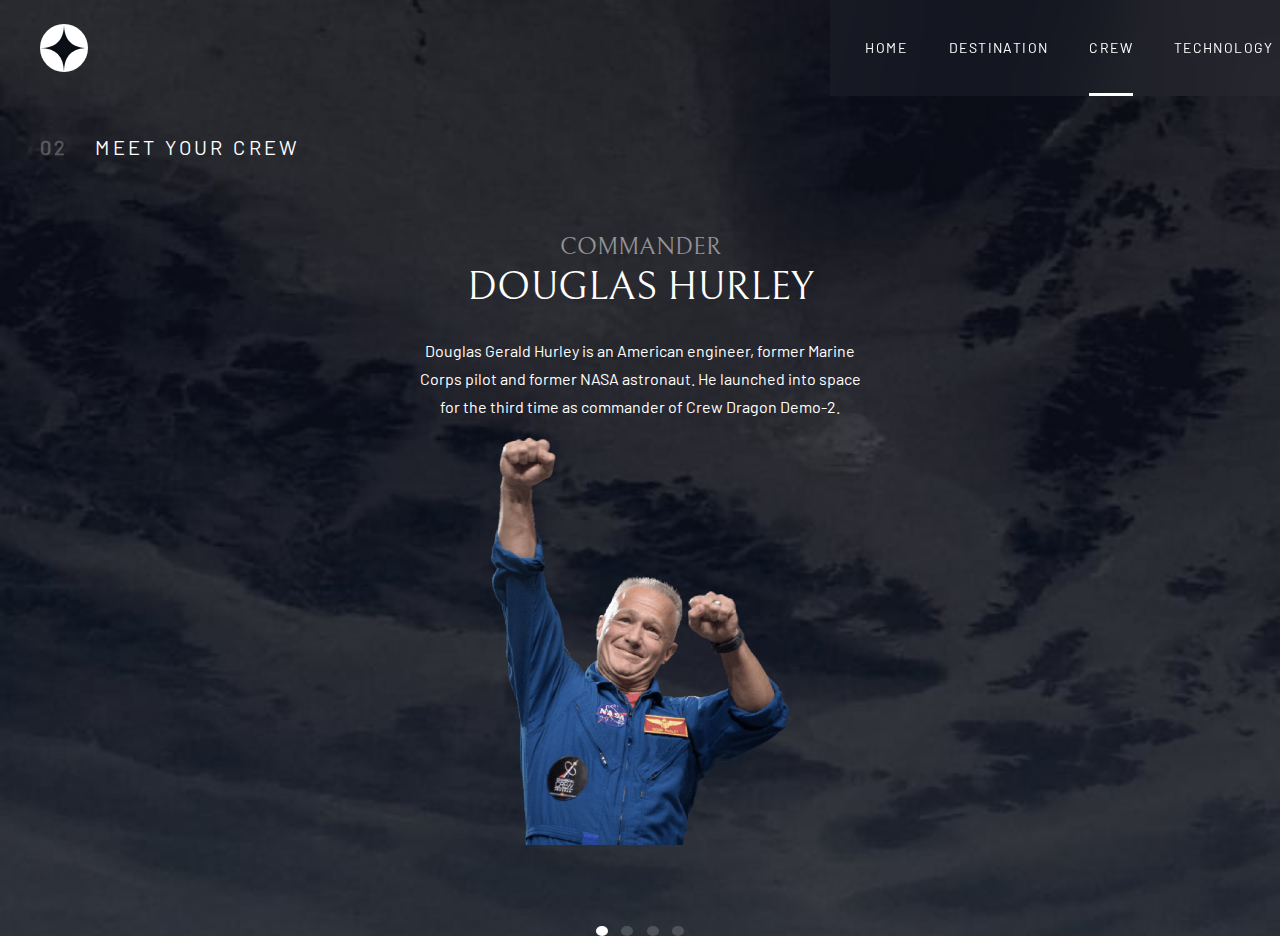
==== pages/crew-commander.html @ ce15e50d "first_commit" ====
<!DOCTYPE html>
<html lang="en">

<head>
  <meta charset="UTF-8" />
  <meta name="viewport" content="width=device-width, initial-scale=1.0" />

  <link rel="icon" type="image/png" sizes="32x32" href="../assets/favicon-32x32.png" />
  <link rel="stylesheet" href="../css/crew.css" />
  <link rel="stylesheet" href="../css/shared.css" />

  <title>Frontend Mentor | Space tourism website</title>
</head>

<body>
  <nav class="mobile-menu">
    <button class="mobile-menu__btn-close"></button>
    <ul class="mobile-menu__items">
      <li class="mobile-menu__item">
        <a href="/" class="mobile-menu__link"><span>00</span> Home</a>
      </li>
      <li class="mobile-menu__item">
        <a href="/pages/destination-moon.html" class="mobile-menu__link"><span>01</span> Destination</a>
      </li>
      <li class="mobile-menu__item">
        <a href="#" class="mobile-menu__link"> <span>02</span> Crew</a>
      </li>
      <li class="mobile-menu__item">
        <a href="#" class="mobile-menu__link"><span>03</span> Technology</a>
      </li>
    </ul>
  </nav>
  <header class="header">
    <div class="header__inner">
      <div class="logo">
        <div class="logo__link">
          <a href="/"><img class="logo__link-img" src="../assets/shared/logo.svg" alt="logo" /></a>
        </div>
      </div>
      <div class="hr"></div>
      <nav class="menu">
        <ul class="menu__items">
          <li class="menu__item">
            <a href="./" class="menu__link"> <span>00</span> Home</a>
          </li>
          <li class="menu__item">
            <a href="destination-moon.html" class="menu__link">
              <span>01</span> Destination</a>
          </li>
          <li class="menu__item">
            <a href="crew-commander.html" class="menu__link link-active" link-active>
              <span>02</span> Crew</a>
          </li>
          <li class="menu__item">
            <a href="#" class="menu__link"> <span>03</span> Technology</a>
          </li>
        </ul>
        <button class="menu__btn-open"></button>
      </nav>
    </div>
  </header>

  <main class="main">
    <h2 class="secondary-title"><span>02</span> Meet your crew</h2>
    <div class="container">
      <div class="crew">
      </div>
      <div class="dots"></div>
    </div>
  </main>



  <script src="../script/index.js"></script>
  <script src="../script/slider.js"></script>
</body>

</html>
---- css/crew.css ----
body {
  background-image: url("../../assets/crew/background-crew-mobile.jpg");
  background-repeat: no-repeat;
  background-size: cover;
  background-color: #0b0d17;
}

.container {
  margin: 0 auto;
  text-align: center;
  width: 327px;
  overflow: hidden;
}
.container .dots {
  margin: 0 auto;
  width: 88px;
  display: flex;
  flex-direction: row;
  justify-content: space-between;
  align-items: center;
}
.container .dots__dot {
  border: none;
  background: rgba(255, 255, 255, 0.17);
  font-family: inherit;
  color: #333;
  border-radius: 50%;
  height: 0.63rem;
  width: 0.63rem;
  cursor: pointer;
}
.container .dots__dot:hover, .container .dots__dot:active {
  background: white;
}
.container .dots .crew-active-btn {
  background: white;
}

.crew {
  width: 1400px;
  display: flex;
  flex-direction: row;
  justify-content: space-between;
  transition: transform 0.7s;
}
.crew__item {
  margin: 0 auto;
  display: flex;
  flex-direction: column;
  font-weight: 400;
  padding: 1rem;
}
.crew__item h1,
.crew__item h3 {
  text-transform: uppercase;
}
.crew__item h3 {
  font-size: 1rem;
  line-height: 1.2;
  color: rgba(255, 255, 255, 0.5);
}
.crew__item h1 {
  font-size: 1.5rem;
  line-height: 1.2;
  padding-bottom: 1rem;
}
.crew__item p {
  font-family: "Barlow", sans-serif;
  font-size: 0.95rem;
  line-height: 1.6em;
}
.crew .border-bottom {
  border-bottom: 1px solid rgba(208, 214, 249, 0.5);
  padding-bottom: 0.1rem;
  margin: 2rem 0;
  margin: 0 auto;
}

@media (min-width: 768px) {
  body {
    background-image: url("../../../assets/crew/background-crew-tablet.jpg");
  }
  .container {
    width: 480px;
  }
  .crew {
    width: 1920px;
  }
  .crew__item {
    width: 480px;
  }
  .crew__item .border-bottom {
    order: 1;
    border: none;
  }
  .crew__item .border-bottom img {
    max-width: 300px;
  }
  .crew__item h3 {
    font-size: 1.5rem;
    line-height: 1.15em;
    padding-bottom: 0.5rem;
  }
  .crew__item h1 {
    font-size: 2.5rem;
    line-height: 0.88em;
    padding-bottom: 2rem;
  }
  .crew__item p {
    font-size: 1rem;
    line-height: 1.75em;
    padding-bottom: 1rem;
  }
}
@media (min-width: 1440px) {
  body {
    background-image: url("../../../assets/crew/background-crew-desktop.jpg");
  }
  .container {
    width: 1200px;
    margin: 0 auto;
  }
  .container .dots__dot {
    width: 0.9rem;
    height: 0.9rem;
  }
  .crew {
    width: 4800px;
  }
  .crew__item {
    flex-direction: row;
    width: 100%;
  }
  .crew__item .border-bottom {
    width: 50%;
    margin: 0 auto;
  }
  .crew__item .border-bottom img {
    margin: 0 auto;
  }
  .crew__item h3 {
    font-size: 2rem;
  }
  .crew__item h1 {
    font-size: 3.5rem;
    line-height: 0.88em;
    padding-bottom: 1.7rem;
  }
  .crew__item p {
    font-size: 1.13rem;
    line-height: 1.75em;
    padding-bottom: 1rem;
    max-width: 28rem;
  }
  .crew__item .member-info {
    text-align: left;
  }
}

/*# sourceMappingURL=crew.css.map */
---- css/shared.css ----
@font-face {
  font-family: "Barlow";
  src: url("../scss/fonts/barlow/Barlow-Regular.ttf");
  font-display: auto;
  font-weight: 400;
  font-style: normal;
}
@font-face {
  font-family: "Bellefair";
  src: url("../scss/fonts/bellefair/Bellefair-Regular.ttf");
  font-display: auto;
  font-weight: 400;
  font-style: normal;
}
.menu__items {
  list-style: none;
  box-sizing: border-box;
  margin: 0;
  padding: 0;
}

.menu__link, .mobile-menu__link {
  text-decoration: none;
  color: inherit;
  text-transform: uppercase;
}

html {
  box-sizing: border-box;
  min-height: 100%;
}

*,
*::after,
*::before {
  box-sizing: inherit;
}

img {
  width: 100%;
  height: 100%;
  display: block;
}

body {
  height: 100%;
  font-family: "Bellefair", sans-serif;
  font-size: 1.125rem;
  color: #fff;
  font-weight: 400;
  min-width: 320px;
  overflow-x: hidden;
  background-color: #0b0d17;
  margin: 0;
  padding: 0;
}

p,
h1,
h2,
h3,
h4,
h5,
h6 {
  margin: 0;
  padding: 0;
  font-weight: 400;
}

.header__inner {
  display: flex;
  justify-content: space-between;
  align-items: center;
  flex-direction: row;
  padding: 1.5rem;
}
.header__inner .hr {
  display: none;
}

.logo__link {
  height: 2.5rem;
}

.mobile-menu {
  z-index: 100;
  display: none;
  position: absolute;
  top: 0;
  right: 0;
  height: 100%;
  width: 70%;
}
.mobile-menu__items {
  padding-top: 116px;
  display: flex;
  justify-content: flex-start;
  align-items: flex-start;
  flex-direction: column;
  margin: 0;
  position: relative;
  width: 100%;
  height: 100%;
  background-color: rgba(255, 255, 255, 0.04);
  backdrop-filter: blur(40px);
  color: #fff;
  font-family: "Barlow", sans-serif;
  font-size: 1rem;
  font-weight: 400;
}
.mobile-menu__item {
  padding-bottom: 2rem;
  list-style: none;
}
.mobile-menu__items:last-child {
  padding-bottom: 0;
}
.mobile-menu__link span {
  font-weight: 700;
  padding-right: 1rem;
}
.mobile-menu__btn-close:hover, .mobile-menu__btn-close:active {
  cursor: pointer;
}
.mobile-menu__btn-close {
  top: 34px;
  right: 27px;
  z-index: 10;
  position: absolute;
  border: none;
  background-image: url("../assets/shared/icon-close.svg");
  background-color: transparent;
  background-size: cover;
  width: 24px;
  height: 24px;
}

.menu__items {
  display: none;
}
.menu__link span {
  display: none;
}
.menu__btn-open {
  border: none;
  background-image: url("../assets/shared/icon-hamburger.svg");
  background-color: transparent;
  background-size: cover;
  width: 24px;
  height: 21px;
}
.menu__btn-open:hover, .menu__btn-open:active {
  cursor: pointer;
}

.active {
  animation: mobile-menu-open 0.5s cubic-bezier(0.32, 0, 0.4, 0);
  display: block;
}

@keyframes mobile-menu-open {
  from {
    right: -100%;
  }
  to {
    right: 0;
  }
}
@keyframes mobile-menu-close {
  from {
    right: 0;
  }
  to {
    right: -100%;
  }
}
.secondary-title {
  text-align: center;
  font-family: "Barlow", sans-serif;
  font-size: 1rem;
  line-height: 1.2em;
  font-weight: 400;
  text-transform: uppercase;
  padding-top: 1.5rem;
  padding-bottom: 2rem;
  line-height: 1.1em;
  letter-spacing: 0.17em;
}
.secondary-title span {
  font-weight: 700;
  opacity: 0.25;
  padding-right: 1rem;
}

@media (min-width: 768px) {
  .secondary-title {
    text-align: left;
    padding: 2.5rem 0 3.75rem 2.5rem;
    font-size: 1.25rem;
  }
  .secondary-title span {
    padding-right: 1.19rem;
  }
  .logo__link {
    height: 3rem;
  }
  .menu__btn-open {
    display: none;
  }
  .header__inner {
    padding: 0 0 0 2.5rem;
  }
  .menu__items {
    display: flex;
    flex-direction: row;
    justify-content: space-around;
    align-items: center;
    width: 450px;
    height: 96px;
    padding: 39px 48px;
    color: #fff;
    font-size: 0.875rem;
    font-weight: 400;
    line-height: 1.1;
    font-family: "Barlow", sans-serif;
    background-color: rgba(255, 255, 255, 0.04);
    backdrop-filter: blur(40px);
    text-align: center;
    letter-spacing: 0.1em;
  }
  .menu__item {
    width: 100%;
  }
  .menu__link {
    width: 100%;
  }
  .menu__link:active, .menu__link:hover {
    border-bottom: 3px solid rgba(255, 255, 255, 0.5);
    padding-bottom: 32.2580645161%;
  }
  .link-active {
    border-bottom: 3px solid #fff;
    padding-bottom: 32.2580645161%;
  }
}
.menu__items {
  list-style: none;
  box-sizing: border-box;
  margin: 0;
  padding: 0;
}

.mobile-menu__link, .menu__link {
  text-decoration: none;
  color: inherit;
  text-transform: uppercase;
}

@media (min-width: 1440px) {
  .secondary-title {
    text-align: left;
    padding: 4.75rem 0 4rem 10.4rem;
    font-size: 1.75rem;
    line-height: 1.2em;
  }
  .header__inner {
    padding-top: 2.5rem;
  }
  .header__inner .hr {
    position: absolute;
    width: 473px;
    left: 12%;
    display: block;
    height: 1px;
    background-color: rgba(255, 255, 255, 0.2);
    z-index: 10;
  }
  .menu__items {
    width: 830px;
    padding: 2.5rem 9rem 2.5rem 7.8rem;
    font-size: 1rem;
    line-height: 1.2em;
  }
  .menu__link span {
    display: inline-block;
    font-weight: 700;
  }
}

/*# sourceMappingURL=shared.css.map */
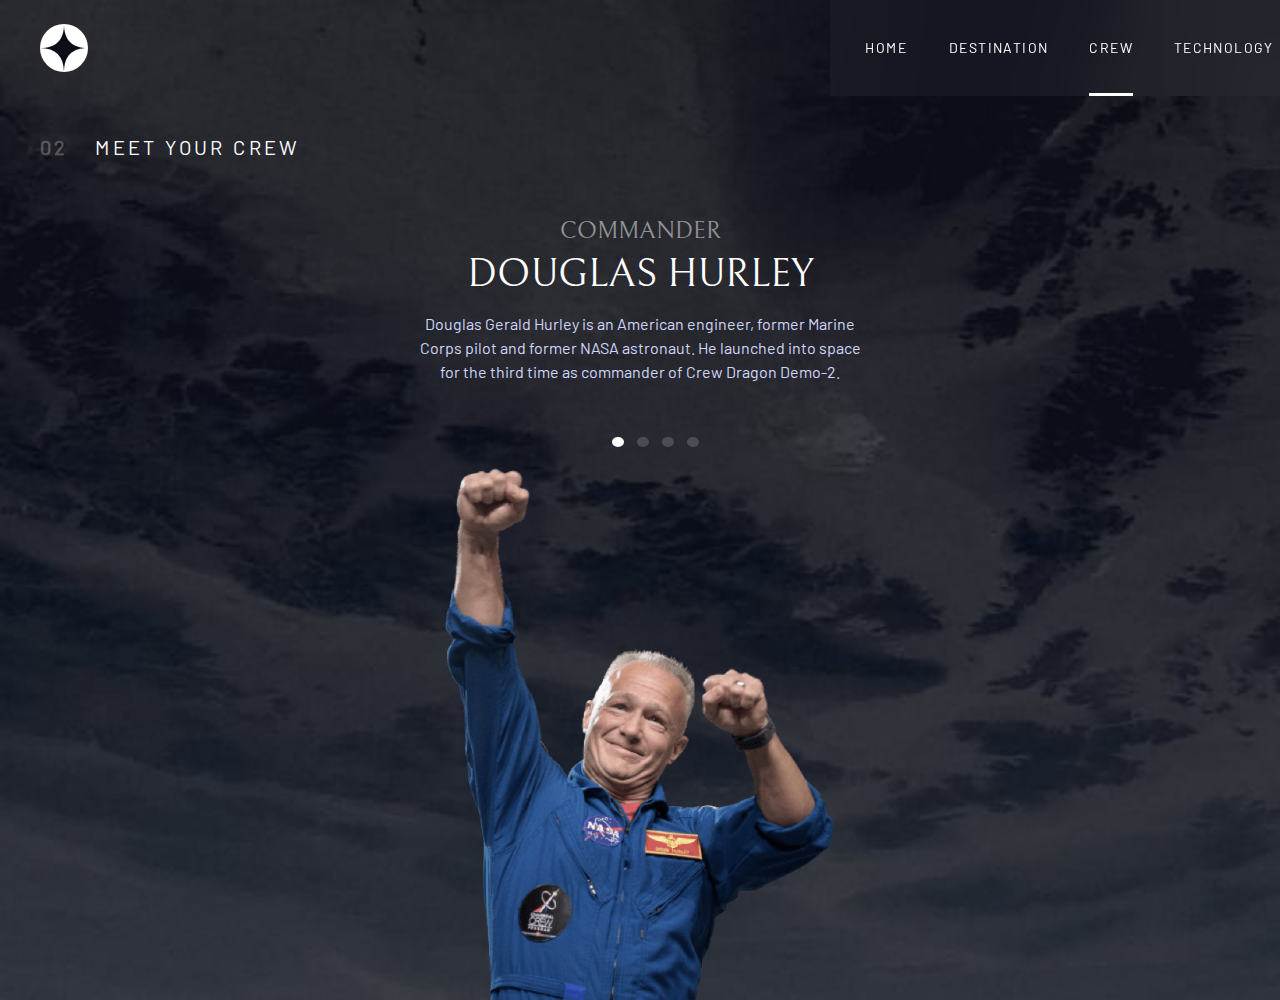
==== commit dbd67973: "crew-adding" ====
--- a/pages/crew-commander.html
+++ b/pages/crew-commander.html
@@ -17,7 +17,7 @@
     <button class="mobile-menu__btn-close"></button>
     <ul class="mobile-menu__items">
       <li class="mobile-menu__item">
-        <a href="/" class="mobile-menu__link"><span>00</span> Home</a>
+        <a href="./" class="mobile-menu__link"><span>00</span> Home</a>
       </li>
       <li class="mobile-menu__item">
         <a href="/pages/destination-moon.html" class="mobile-menu__link"><span>01</span> Destination</a>
@@ -34,14 +34,14 @@
     <div class="header__inner">
       <div class="logo">
         <div class="logo__link">
-          <a href="/"><img class="logo__link-img" src="../assets/shared/logo.svg" alt="logo" /></a>
+          <a href="./"><img class="logo__link-img" src="../assets/shared/logo.svg" alt="logo" /></a>
         </div>
       </div>
       <div class="hr"></div>
       <nav class="menu">
         <ul class="menu__items">
           <li class="menu__item">
-            <a href="./" class="menu__link"> <span>00</span> Home</a>
+            <a href="/" class="menu__link"> <span>00</span> Home</a>
           </li>
           <li class="menu__item">
             <a href="destination-moon.html" class="menu__link">
--- a/css/crew.css
+++ b/css/crew.css
@@ -5,154 +5,184 @@
   background-color: #0b0d17;
 }
 
-.container {
-  margin: 0 auto;
-  text-align: center;
-  width: 327px;
-  overflow: hidden;
-}
-.container .dots {
-  margin: 0 auto;
-  width: 88px;
+.dots {
   display: flex;
   flex-direction: row;
   justify-content: space-between;
   align-items: center;
-}
-.container .dots__dot {
-  border: none;
-  background: rgba(255, 255, 255, 0.17);
-  font-family: inherit;
-  color: #333;
-  border-radius: 50%;
+  width: 5.5rem;
   height: 0.63rem;
-  width: 0.63rem;
-  cursor: pointer;
-}
-.container .dots__dot:hover, .container .dots__dot:active {
-  background: white;
-}
-.container .dots .crew-active-btn {
-  background: white;
+  position: absolute;
+  top: 50%;
+  right: 37%;
 }
 
-.crew {
-  width: 1400px;
+.dots__dot {
+  border: none;
+  border-radius: 50%;
+  width: 0.63rem;
+  height: 0.63rem;
+  background-color: rgba(255, 255, 255, 0.17);
+}
+.dots__dot:hover, .dots__dot:active {
+  cursor: pointer;
+  background-color: white;
+}
+
+.crew-active-btn {
+  background: white;
+  opacity: 1;
+}
+
+.container {
+  position: relative;
+  max-width: 20.5rem;
+  margin: 0 auto;
+  overflow: hidden;
+}
+.container .crew {
+  transition: all 1s ease;
   display: flex;
   flex-direction: row;
-  justify-content: space-between;
-  transition: transform 0.7s;
+  width: 82rem;
 }
-.crew__item {
-  margin: 0 auto;
+.container .crew__item {
+  display: grid;
+  grid-template-columns: 1fr;
+  grid-template-rows: repeat(2, 1fr);
+  grid-template-areas: "img" "main";
+  text-align: center;
+  width: 25%;
+  max-width: 20.5rem;
+}
+.container .crew__img {
+  grid-area: img;
+  width: 100%;
   display: flex;
-  flex-direction: column;
-  font-weight: 400;
-  padding: 1rem;
+  align-items: center;
+  justify-content: center;
+  height: 14.6rem;
+  border-bottom: 1px solid #383b4b;
 }
-.crew__item h1,
-.crew__item h3 {
+.container .crew__img img {
+  max-width: 100%;
+  max-height: 100%;
+}
+.container .crew .member-info {
+  grid-area: main;
+}
+.container .crew .member-info h3 {
+  padding-top: 4rem;
+  padding-bottom: 0.5rem;
+  font-size: 1rem;
+  line-height: 1.1;
+  text-transform: uppercase;
+  color: rgba(255, 255, 255, 0.5);
+}
+.container .crew .member-info h1 {
+  font-size: 1.5rem;
+  line-height: 1.1;
+  color: #fff;
   text-transform: uppercase;
 }
-.crew__item h3 {
-  font-size: 1rem;
-  line-height: 1.2;
-  color: rgba(255, 255, 255, 0.5);
-}
-.crew__item h1 {
-  font-size: 1.5rem;
-  line-height: 1.2;
-  padding-bottom: 1rem;
-}
-.crew__item p {
+.container .crew .member-info p {
   font-family: "Barlow", sans-serif;
-  font-size: 0.95rem;
-  line-height: 1.6em;
-}
-.crew .border-bottom {
-  border-bottom: 1px solid rgba(208, 214, 249, 0.5);
-  padding-bottom: 0.1rem;
-  margin: 2rem 0;
-  margin: 0 auto;
+  font-size: 0.94rem;
+  line-height: 1.5;
+  color: #d0d6f9;
 }
 
 @media (min-width: 768px) {
   body {
-    background-image: url("../../../assets/crew/background-crew-tablet.jpg");
+    background-image: url("../../assets/crew/background-crew-tablet.jpg");
+    background-repeat: no-repeat;
+    background-size: cover;
+    background-color: #0b0d17;
+  }
+  .dots {
+    top: 28%;
   }
   .container {
-    width: 480px;
+    max-width: 28.6rem;
+    height: 100%;
   }
-  .crew {
-    width: 1920px;
+  .container .crew {
+    width: 114.4rem;
   }
-  .crew__item {
-    width: 480px;
+  .container .crew__item {
+    grid-template-rows: 250px 532px;
+    grid-template-areas: "main" "img";
+    max-width: 28.6rem;
   }
-  .crew__item .border-bottom {
-    order: 1;
+  .container .crew__img {
     border: none;
+    width: 456px;
+    height: 532px;
   }
-  .crew__item .border-bottom img {
-    max-width: 300px;
+  .container .crew .member-info {
+    grid-area: main;
   }
-  .crew__item h3 {
+  .container .crew .member-info h3 {
+    padding-top: 0;
     font-size: 1.5rem;
-    line-height: 1.15em;
-    padding-bottom: 0.5rem;
   }
-  .crew__item h1 {
+  .container .crew .member-info h1 {
     font-size: 2.5rem;
-    line-height: 0.88em;
-    padding-bottom: 2rem;
+    line-height: 1.1;
+    padding-bottom: 1rem;
   }
-  .crew__item p {
+  .container .crew .member-info p {
     font-size: 1rem;
-    line-height: 1.75em;
-    padding-bottom: 1rem;
+    line-height: 1.5;
   }
 }
 @media (min-width: 1440px) {
   body {
     background-image: url("../../../assets/crew/background-crew-desktop.jpg");
   }
-  .container {
-    width: 1200px;
-    margin: 0 auto;
+  .dots {
+    top: 90%;
+    left: 0;
   }
-  .container .dots__dot {
+  .dots .dots__dot {
     width: 0.9rem;
     height: 0.9rem;
   }
-  .crew {
+  .container {
+    width: 100%;
+    max-width: 1200px;
+    margin: 0 auto;
+  }
+  .container .crew {
     width: 4800px;
   }
-  .crew__item {
-    flex-direction: row;
-    width: 100%;
+  .container .crew__item {
+    max-width: 100%;
+    grid-template-rows: 1fr;
+    grid-template-columns: repeat(2, 1fr);
+    grid-template-areas: "main img";
   }
-  .crew__item .border-bottom {
-    width: 50%;
-    margin: 0 auto;
+  .container .crew__item .member-info {
+    display: flex;
+    flex-direction: column;
+    align-items: flex-start;
+    justify-content: center;
   }
-  .crew__item .border-bottom img {
-    margin: 0 auto;
-  }
-  .crew__item h3 {
+  .container .crew__item h3 {
     font-size: 2rem;
   }
-  .crew__item h1 {
+  .container .crew__item h1 {
     font-size: 3.5rem;
     line-height: 0.88em;
     padding-bottom: 1.7rem;
   }
-  .crew__item p {
+  .container .crew__item p {
     font-size: 1.13rem;
-    line-height: 1.75em;
+    line-height: 2em;
     padding-bottom: 1rem;
     max-width: 28rem;
   }
-  .crew__item .member-info {
+  .container .crew__item .member-info {
     text-align: left;
   }
 }
--- a/css/shared.css
+++ b/css/shared.css
@@ -36,11 +36,11 @@
   box-sizing: inherit;
 }
 
-img {
+/* img {
   width: 100%;
   height: 100%;
   display: block;
-}
+} */
 
 body {
   height: 100%;
